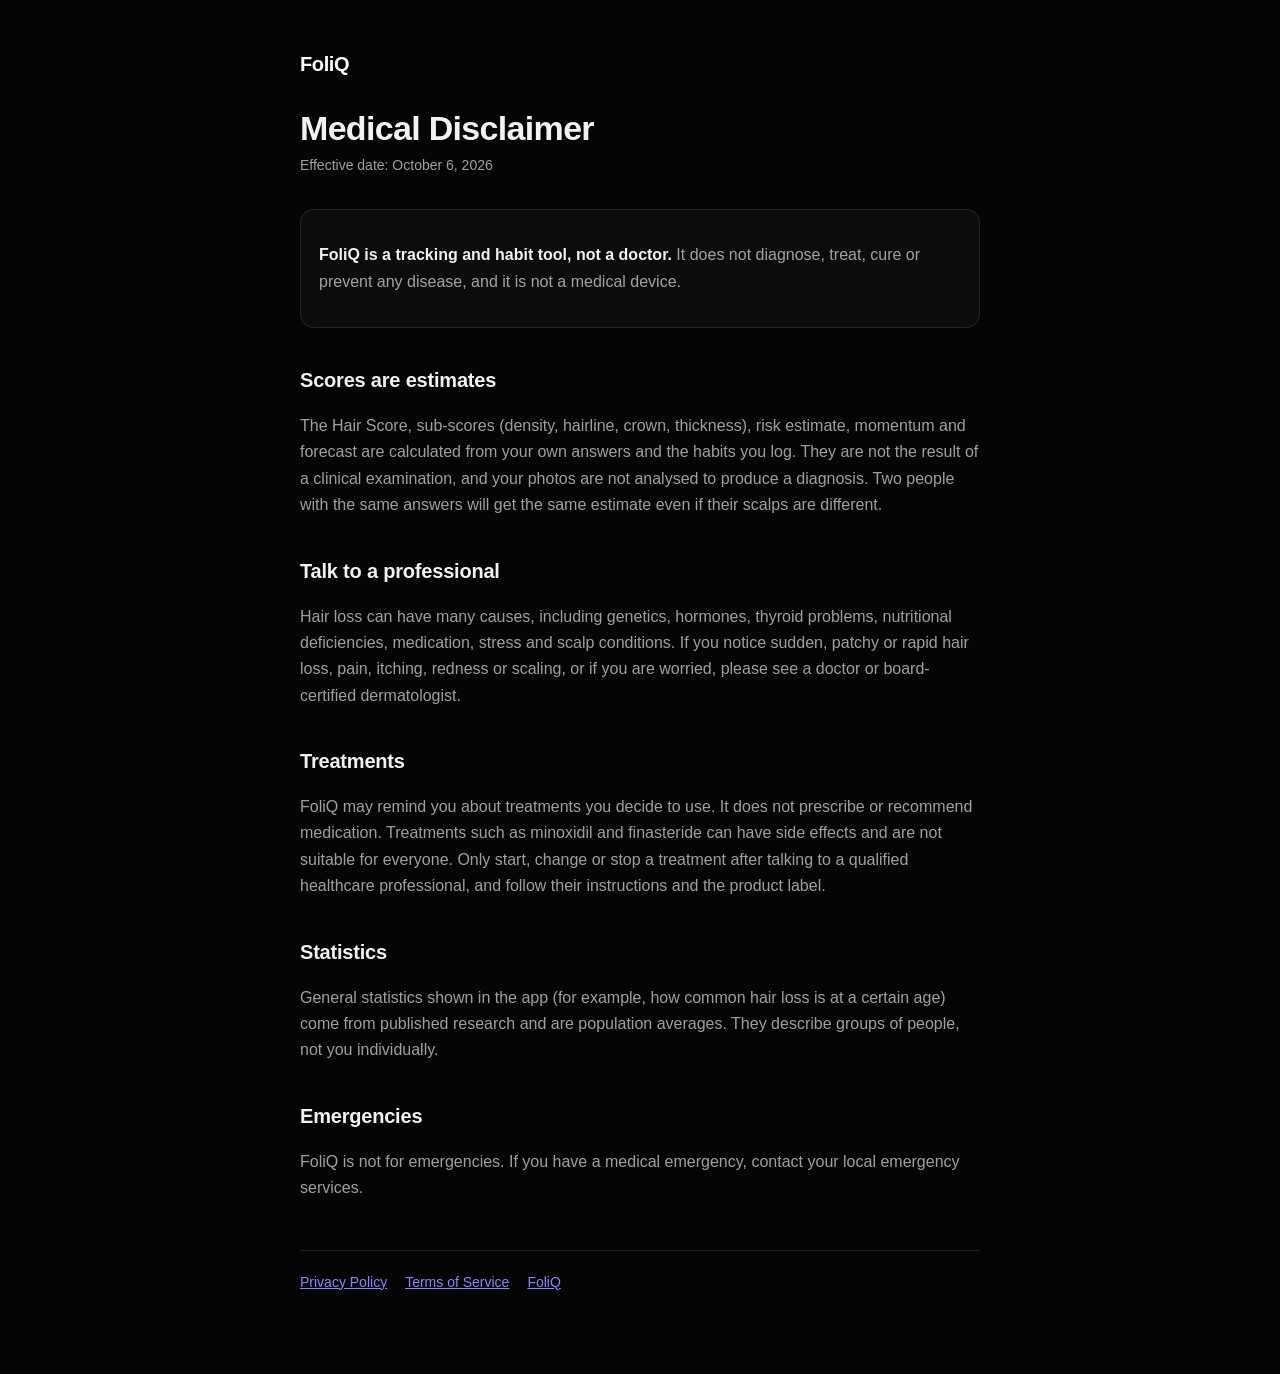
==== disclaimer.html @ 46d7f7a7 "Add files via upload" ====
<!doctype html>
<html lang="en">
<head>
<meta charset="utf-8">
<meta name="viewport" content="width=device-width, initial-scale=1">
<title>Medical Disclaimer — FoliQ</title>
<link rel="stylesheet" href="style.css">
</head>
<body>
<main>
<a class="brand" href="index.html">FoliQ</a>
<h1>Medical Disclaimer</h1>
<p class="meta">Effective date: October 6, 2026</p>

<div class="box"><p><strong>FoliQ is a tracking and habit tool, not a doctor.</strong> It does not diagnose, treat, cure or prevent any disease, and it is not a medical device.</p></div>

<h2>Scores are estimates</h2>
<p>The Hair Score, sub-scores (density, hairline, crown, thickness), risk estimate, momentum and forecast are calculated from your own answers and the habits you log. They are not the result of a clinical examination, and your photos are not analysed to produce a diagnosis. Two people with the same answers will get the same estimate even if their scalps are different.</p>

<h2>Talk to a professional</h2>
<p>Hair loss can have many causes, including genetics, hormones, thyroid problems, nutritional deficiencies, medication, stress and scalp conditions. If you notice sudden, patchy or rapid hair loss, pain, itching, redness or scaling, or if you are worried, please see a doctor or board-certified dermatologist.</p>

<h2>Treatments</h2>
<p>FoliQ may remind you about treatments you decide to use. It does not prescribe or recommend medication. Treatments such as minoxidil and finasteride can have side effects and are not suitable for everyone. Only start, change or stop a treatment after talking to a qualified healthcare professional, and follow their instructions and the product label.</p>

<h2>Statistics</h2>
<p>General statistics shown in the app (for example, how common hair loss is at a certain age) come from published research and are population averages. They describe groups of people, not you individually.</p>

<h2>Emergencies</h2>
<p>FoliQ is not for emergencies. If you have a medical emergency, contact your local emergency services.</p>

<nav><a href="privacy.html">Privacy Policy</a><a href="terms.html">Terms of Service</a><a href="index.html">FoliQ</a></nav>
</main>
</body>
</html>
---- style.css ----
:root { --bg:#050505; --fg:#f2f2f5; --muted:rgba(255,255,255,.62); --line:rgba(255,255,255,.1); --accent:#8B83FF; }
* { box-sizing: border-box; }
html { -webkit-text-size-adjust: 100%; }
body { margin:0; background:var(--bg); color:var(--fg); font:16px/1.65 -apple-system, BlinkMacSystemFont, "SF Pro Text", Inter, "Segoe UI", sans-serif; }
main { max-width: 720px; margin: 0 auto; padding: 48px 20px 80px; }
.brand { font-weight: 800; letter-spacing: -.02em; font-size: 20px; color: #fff; text-decoration: none; }
h1 { font-size: 34px; line-height: 1.15; letter-spacing: -.02em; margin: 28px 0 6px; }
.meta { color: var(--muted); font-size: 14px; margin: 0 0 32px; }
h2 { font-size: 20px; margin: 36px 0 8px; letter-spacing: -.01em; }
h3 { font-size: 16px; margin: 22px 0 4px; }
p, li { color: var(--muted); }
strong { color: var(--fg); }
a { color: var(--accent); }
ul { padding-left: 20px; }
table { width: 100%; border-collapse: collapse; margin: 12px 0; font-size: 14px; }
th, td { text-align: left; vertical-align: top; padding: 10px 8px; border-bottom: 1px solid var(--line); color: var(--muted); }
th { color: var(--fg); font-weight: 600; }
.box { border: 1px solid var(--line); border-radius: 14px; padding: 16px 18px; margin: 20px 0; background: rgba(255,255,255,.03); }
nav { display:flex; gap:18px; flex-wrap:wrap; margin-top:48px; padding-top:20px; border-top:1px solid var(--line); font-size:14px; }
@media (max-width: 520px) { h1 { font-size: 28px; } th, td { padding: 8px 4px; } }
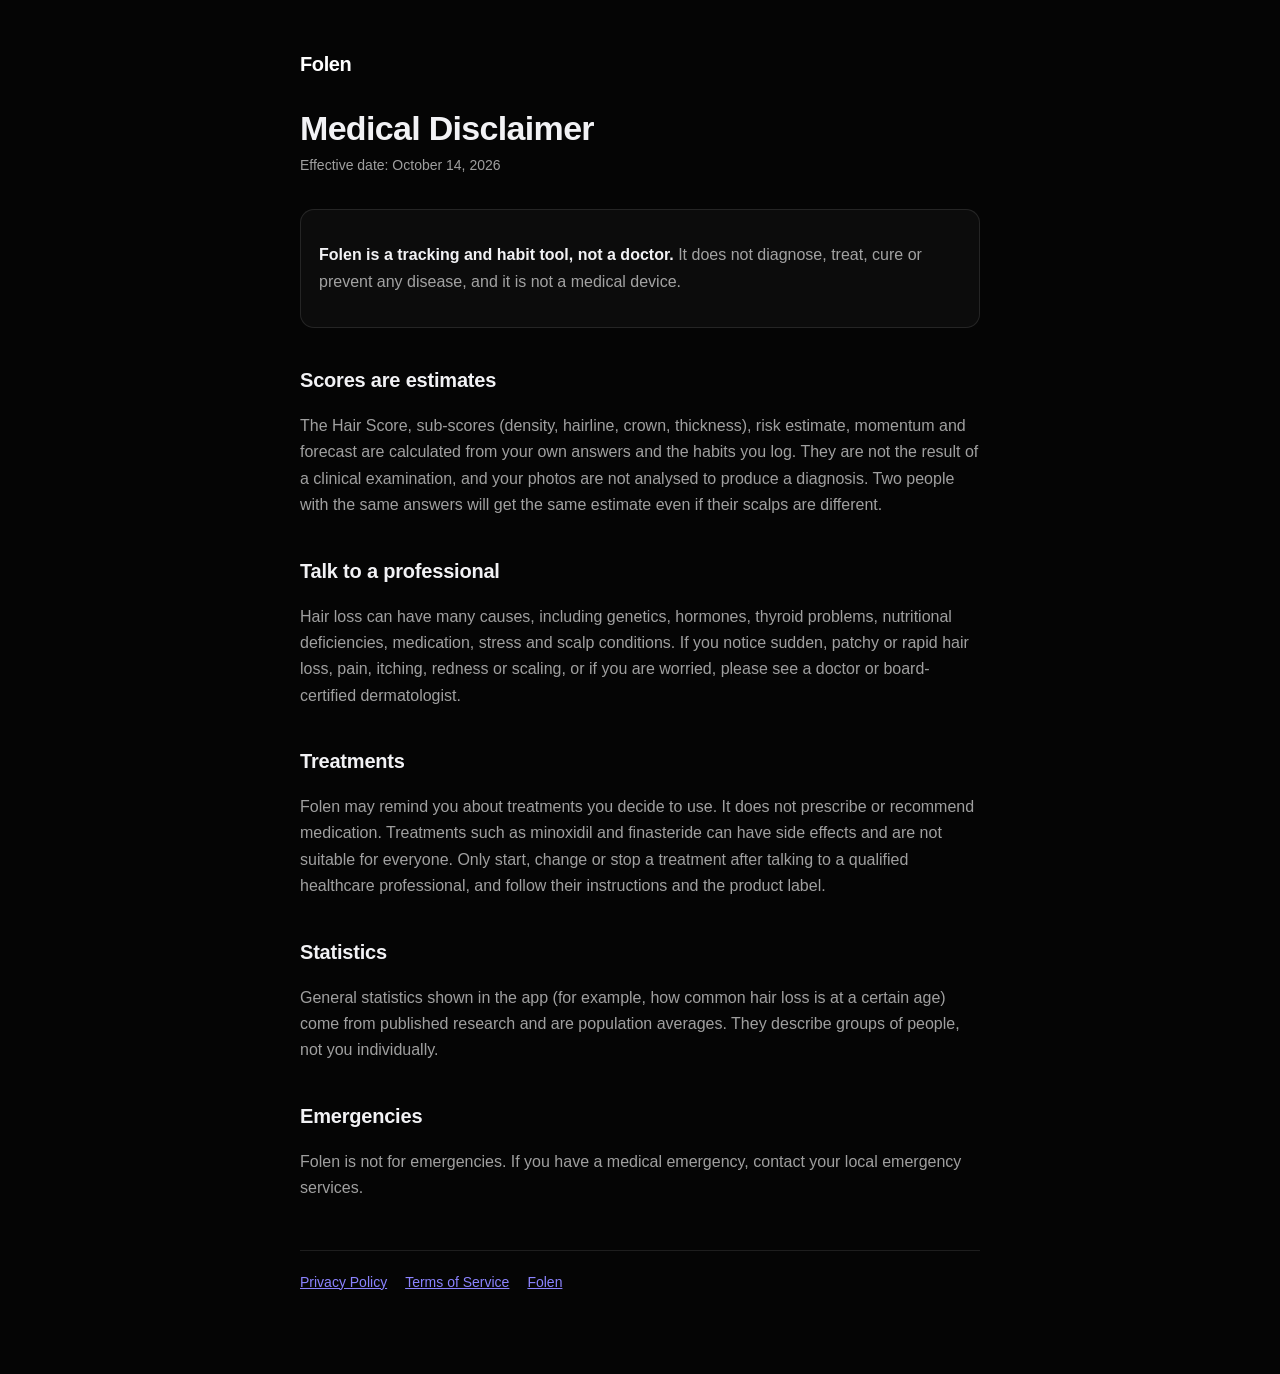
==== commit 2b1880c9: "Add files via upload" ====
--- a/disclaimer.html
+++ b/disclaimer.html
@@ -3,16 +3,16 @@
 <head>
 <meta charset="utf-8">
 <meta name="viewport" content="width=device-width, initial-scale=1">
-<title>Medical Disclaimer — FoliQ</title>
+<title>Medical Disclaimer — Folen</title>
 <link rel="stylesheet" href="style.css">
 </head>
 <body>
 <main>
-<a class="brand" href="index.html">FoliQ</a>
+<a class="brand" href="index.html">Folen</a>
 <h1>Medical Disclaimer</h1>
-<p class="meta">Effective date: October 6, 2026</p>
+<p class="meta">Effective date: October 14, 2026</p>
 
-<div class="box"><p><strong>FoliQ is a tracking and habit tool, not a doctor.</strong> It does not diagnose, treat, cure or prevent any disease, and it is not a medical device.</p></div>
+<div class="box"><p><strong>Folen is a tracking and habit tool, not a doctor.</strong> It does not diagnose, treat, cure or prevent any disease, and it is not a medical device.</p></div>
 
 <h2>Scores are estimates</h2>
 <p>The Hair Score, sub-scores (density, hairline, crown, thickness), risk estimate, momentum and forecast are calculated from your own answers and the habits you log. They are not the result of a clinical examination, and your photos are not analysed to produce a diagnosis. Two people with the same answers will get the same estimate even if their scalps are different.</p>
@@ -21,15 +21,15 @@
 <p>Hair loss can have many causes, including genetics, hormones, thyroid problems, nutritional deficiencies, medication, stress and scalp conditions. If you notice sudden, patchy or rapid hair loss, pain, itching, redness or scaling, or if you are worried, please see a doctor or board-certified dermatologist.</p>
 
 <h2>Treatments</h2>
-<p>FoliQ may remind you about treatments you decide to use. It does not prescribe or recommend medication. Treatments such as minoxidil and finasteride can have side effects and are not suitable for everyone. Only start, change or stop a treatment after talking to a qualified healthcare professional, and follow their instructions and the product label.</p>
+<p>Folen may remind you about treatments you decide to use. It does not prescribe or recommend medication. Treatments such as minoxidil and finasteride can have side effects and are not suitable for everyone. Only start, change or stop a treatment after talking to a qualified healthcare professional, and follow their instructions and the product label.</p>
 
 <h2>Statistics</h2>
 <p>General statistics shown in the app (for example, how common hair loss is at a certain age) come from published research and are population averages. They describe groups of people, not you individually.</p>
 
 <h2>Emergencies</h2>
-<p>FoliQ is not for emergencies. If you have a medical emergency, contact your local emergency services.</p>
+<p>Folen is not for emergencies. If you have a medical emergency, contact your local emergency services.</p>
 
-<nav><a href="privacy.html">Privacy Policy</a><a href="terms.html">Terms of Service</a><a href="index.html">FoliQ</a></nav>
+<nav><a href="privacy.html">Privacy Policy</a><a href="terms.html">Terms of Service</a><a href="index.html">Folen</a></nav>
 </main>
 </body>
 </html>
